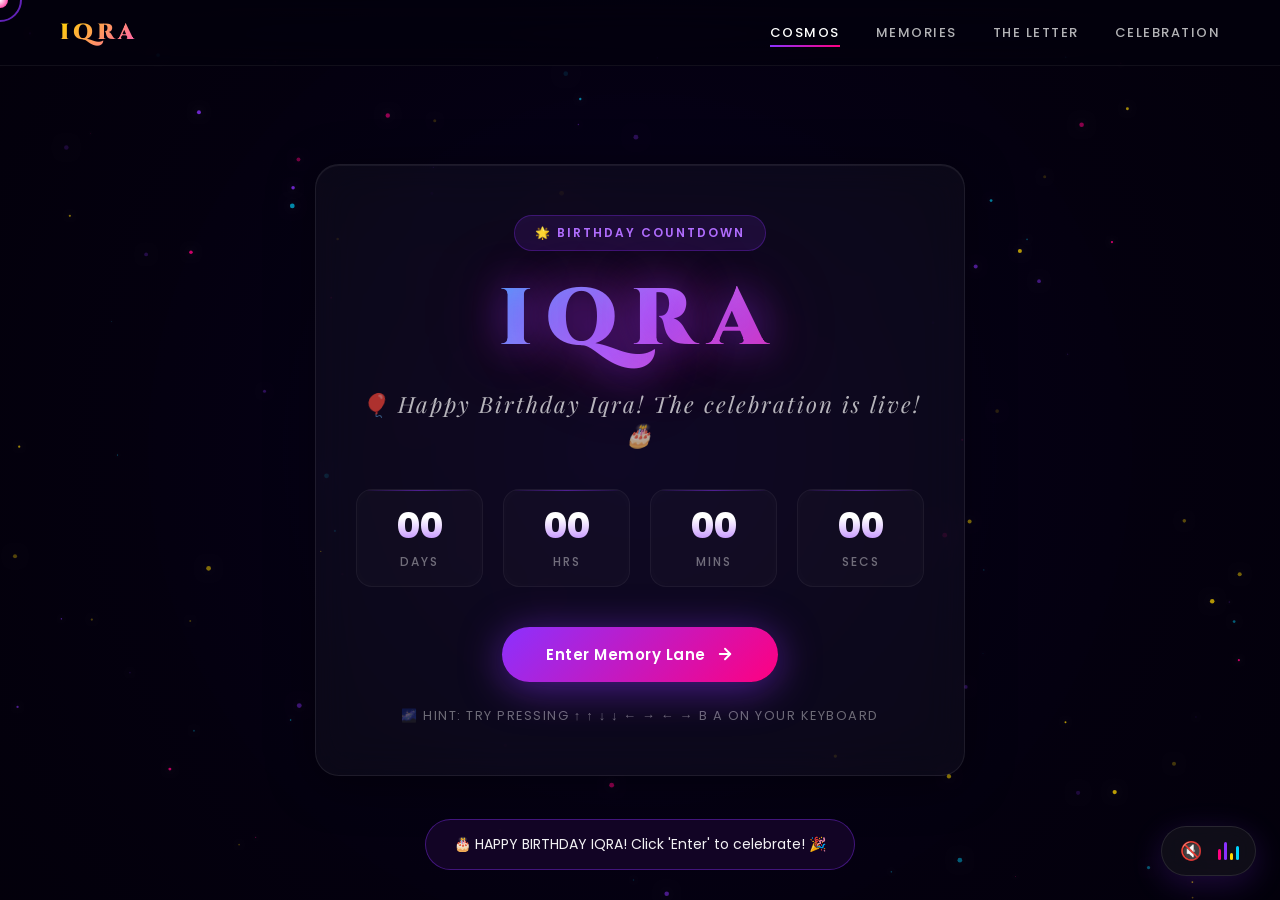
==== index.html @ 7eb0a1f0 "Iqra Birthday Website - Initial Commit" ====
<!DOCTYPE html>
<html lang="en">
<head>
  <meta charset="UTF-8">
  <title>The Cosmos of Iqra</title>
  <meta name="viewport" content="width=device-width, initial-scale=1.0">
  <style>
    body, html { margin: 0; padding: 0; width: 100vw; height: 100vh; overflow: hidden; background: #03000a; }
    iframe { width: 100%; height: 100%; border: none; display: block; }
    
    /* Music Widget Styles */
    #sound-widget {
      position: fixed;
      bottom: 24px;
      right: 24px;
      z-index: 9999;
      padding: 12px;
      border-radius: 50px;
      display: flex;
      align-items: center;
      gap: 10px;
      cursor: pointer;
      background: rgba(255, 255, 255, 0.05);
      backdrop-filter: blur(15px);
      -webkit-backdrop-filter: blur(15px);
      border: 1px solid rgba(255, 255, 255, 0.1);
      box-shadow: 0 8px 32px rgba(139, 49, 255, 0.2);
    }
    
    #music-toggle { background: none; border: none; color: white; font-size: 18px; outline: none; cursor: pointer; }
    #music-bars { display: flex; align-items: flex-end; gap: 3px; height: 18px; width: 25px; }
    
    .bar { width: 3px; border-radius: 3px; animation: bounceBar 0.8s ease infinite alternate; animation-play-state: paused; }
    .bar:nth-child(1) { height: 60%; background: #FF0080; }
    .bar:nth-child(2) { height: 100%; background: #8B31FF; animation-delay: 0.2s; animation-duration: 0.6s; }
    .bar:nth-child(3) { height: 40%; background: #FFD700; animation-delay: 0.1s; animation-duration: 0.9s; }
    .bar:nth-child(4) { height: 80%; background: #00D4FF; animation-delay: 0.3s; animation-duration: 0.7s; }

    @keyframes bounceBar {
      0% { height: 20%; }
      100% { height: 100%; }
    }
  </style>
</head>
<body>
  <iframe id="main-frame" src="home.html" allow="autoplay"></iframe>

  <div id="sound-widget">
    <button id="music-toggle">🔇</button>
    <div id="music-bars">
      <span class="bar"></span><span class="bar"></span><span class="bar"></span><span class="bar"></span>
    </div>
  </div>

  <script>
    const bgMusic = new Audio('assets/audio/iqra.mp3');
    bgMusic.loop = true;
    bgMusic.volume = 0.4;
    
    const toggleBtn = document.getElementById('music-toggle');
    const bars = document.querySelectorAll('.bar');
    let userPaused = false;
    let isPlaying = false;

    function updateUI(playing) {
      isPlaying = playing;
      toggleBtn.innerHTML = playing ? '🔊' : '🔇';
      bars.forEach(bar => {
        bar.style.animationPlayState = playing ? 'running' : 'paused';
      });
    }

    function playMusic() {
      bgMusic.play().then(() => {
        updateUI(true);
        userPaused = false;
      }).catch(err => console.log('Audio play failed:', err));
    }

    function toggleMusic() {
      if (bgMusic.paused) {
        playMusic();
      } else {
        bgMusic.pause();
        updateUI(false);
        userPaused = true;
      }
    }

    document.getElementById('sound-widget').addEventListener('click', toggleMusic);

    // Listen for messages from the iframe (e.g., when clicking "Enter Memory Lane")
    window.addEventListener('message', (e) => {
      if (e.data === 'play_music') {
        playMusic();
      } else if (e.data === 'pause_main_music') {
        bgMusic.pause();
      } else if (e.data === 'resume_main_music') {
        if (!userPaused) {
          bgMusic.play().catch(err => console.log('Audio play failed:', err));
        }
      }
    });
  </script>
</body>
</html>
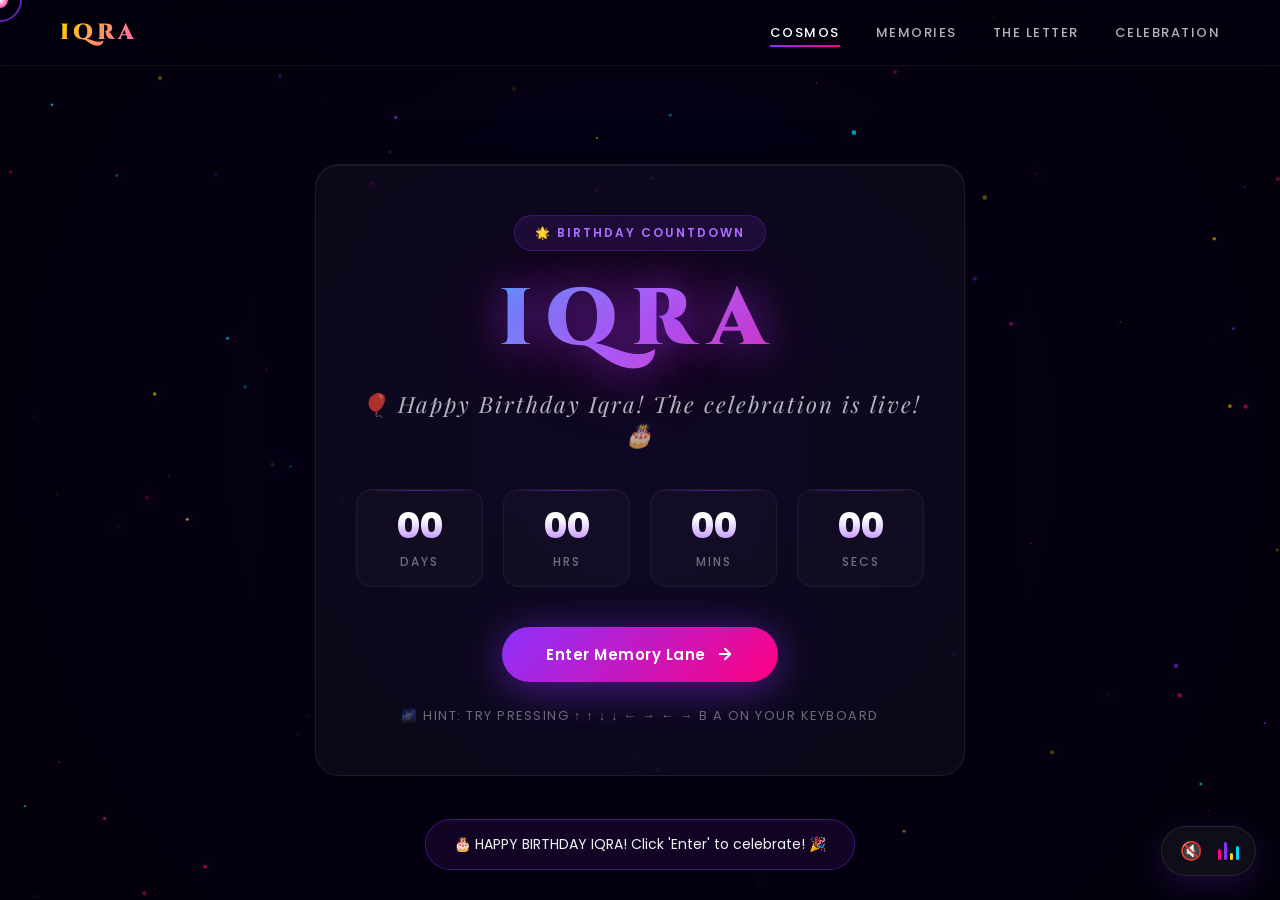
==== commit c76a997b: "Fix mobile viewport heights, countdown grid spacing, envelope scaling, and bottom scroll cutoffs for" ====
--- a/index.html
+++ b/index.html
@@ -5,8 +5,23 @@
   <title>The Cosmos of Iqra</title>
   <meta name="viewport" content="width=device-width, initial-scale=1.0">
   <style>
-    body, html { margin: 0; padding: 0; width: 100vw; height: 100vh; overflow: hidden; background: #03000a; }
-    iframe { width: 100%; height: 100%; border: none; display: block; }
+    body, html { 
+      margin: 0; 
+      padding: 0; 
+      width: 100vw; 
+      height: 100vh; 
+      height: 100dvh; 
+      overflow: hidden; 
+      background: #03000a; 
+    }
+    iframe { 
+      width: 100%; 
+      height: 100%; 
+      border: none; 
+      display: block; 
+      overflow: auto;
+      -webkit-overflow-scrolling: touch;
+    }
     
     /* Music Widget Styles */
     #sound-widget {
